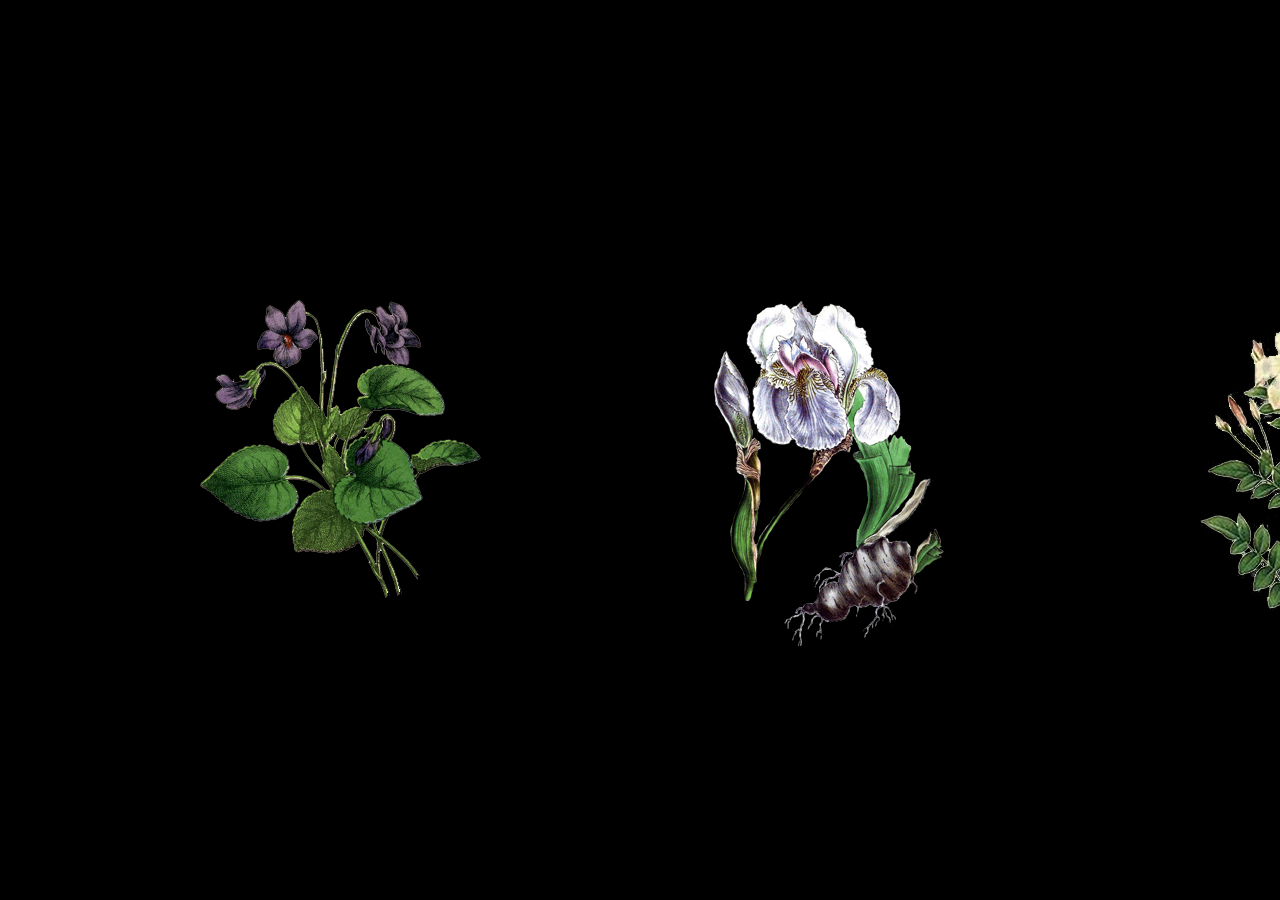
==== excercises/exercise-4/index.html @ defca190 "add excercise 4" ====
<html lang="en">
<head>
    <meta charset="UTF-8">
    <meta http-equiv="X-UA-Compatible" content="IE=edge">
    <meta name="viewport" content="width=device-width, initial-scale=1.0">
    <title>Document</title>
    <link href="styles.css" rel="stylesheet">
    <script src="p5/p5.js"></script>
    <script src="p5/addons/p5.sound.js"></script>
</head>
<body>
    <div id="mySketch"></div>
    <div id="html-body">
        <!-- practice this interaction and incorporate your own original artwork as images. this can be drawings, photographs, gifs, etc -->
        <!-- must have at least 5 images placed on the page -->
        <!-- see if you can connect some of your previous exercises with this one by incorporating user input, keyboard controls, etc -->
    </div>
</body>
<script src="sketch.js"></script>
<script src="draggable.js"></script>
</html>
---- excercises/exercise-4/styles.css ----
body{
    /* background-color: black; */
    color: white;
    margin: 0;
}

/* This allows you to be able to position html elements starting from the top left instead of displaying as block under p5.js canvas */
#html-body{
    position: absolute;
    top: 0;
    left: 0;
}

.flower{
    transition: all .2s ease-in-out;
}

.flower:hover{
    transform: scale(1.1);
}
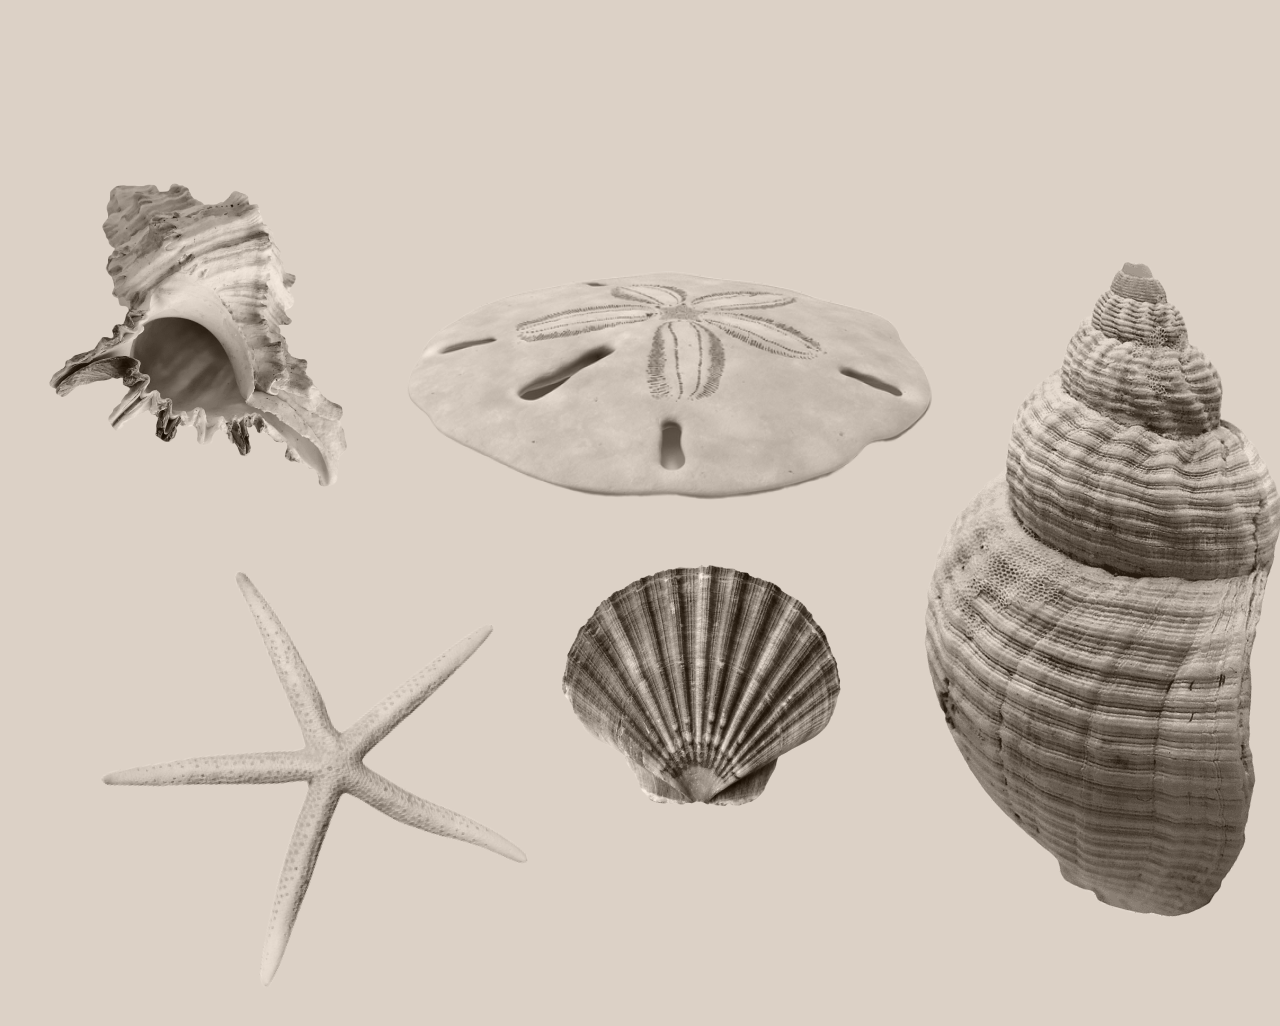
==== commit 02b2d845: "exercise 4!" ====
--- a/excercises/exercise-4/index.html
+++ b/excercises/exercise-4/index.html
@@ -7,6 +7,7 @@
     <link href="styles.css" rel="stylesheet">
     <script src="p5/p5.js"></script>
     <script src="p5/addons/p5.sound.js"></script>
+    <script src="p5/addons/p5.sound.min.js"></script>
 </head>
 <body>
     <div id="mySketch"></div>
@@ -17,5 +18,5 @@
     </div>
 </body>
 <script src="sketch.js"></script>
-<script src="draggable.js"></script>
+<!-- <script src="draggable.js"></script> -->
 </html>
--- a/excercises/exercise-4/styles.css
+++ b/excercises/exercise-4/styles.css
@@ -1,6 +1,6 @@
 body{
-    /* background-color: black; */
-    color: white;
+  background-color: #DCD1C6;
+    color: #DCD1C6;
     margin: 0;
 }
 
@@ -11,10 +11,15 @@
     left: 0;
 }
 
-.flower{
+
+/* hover function */
+.item{
     transition: all .2s ease-in-out;
+    position: absolute;
+    mix-blend-mode: luminosity;
 }
 
-.flower:hover{
+.item:hover{
     transform: scale(1.1);
+    mix-blend-mode:multiply;
 }
